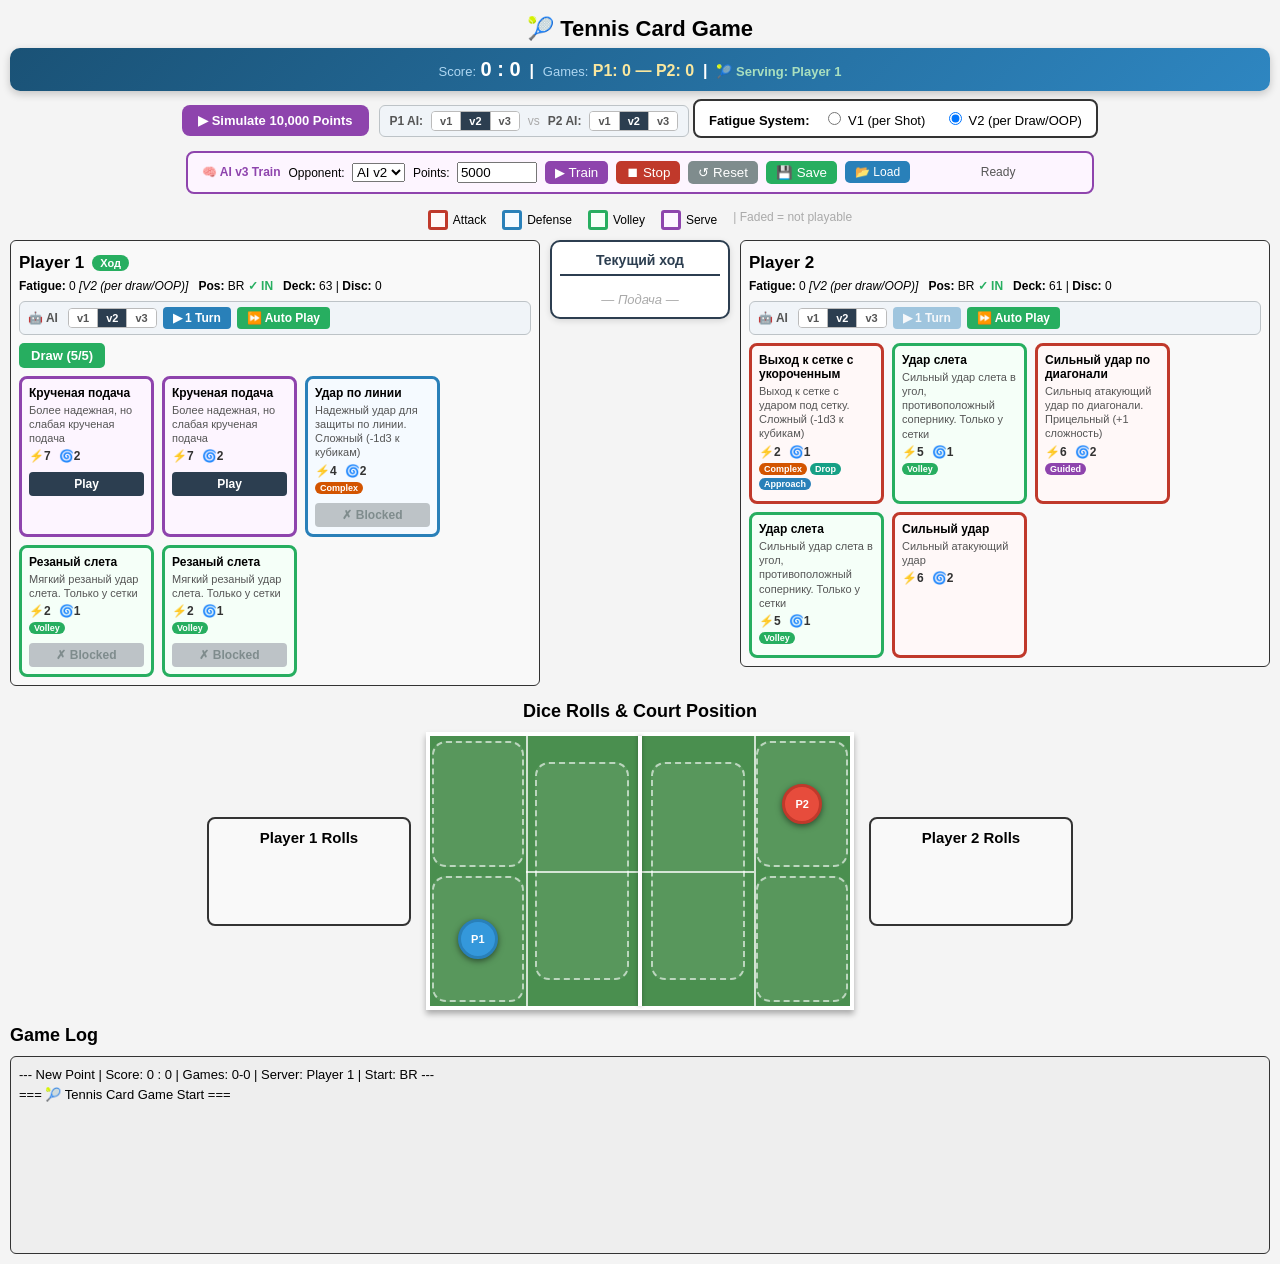
==== old_index.html @ 4991a79a "mini version" ====
<!DOCTYPE html>
<html lang="en">
<head>
  <meta charset="UTF-8">
  <meta name="viewport" content="width=device-width, initial-scale=1.0">
  <title>Tennis Card Game</title>
  <link rel="stylesheet" href="styles.css">
</head>
<body>

  <header style="text-align: center; margin-bottom: 10px;">
    <h1 style="font-size: 22px; margin: 6px 0;">🎾 Tennis Card Game</h1>

    <div id="tennis-score" style="margin-bottom: 8px;">Loading score...</div>

    <div style="display:inline-flex;align-items:center;gap:10px;flex-wrap:wrap;justify-content:center;margin-bottom:8px;">
      <button id="sim-btn"
        onclick="runSimulation()"
        style="background:#8e44ad;color:white;font-weight:bold;font-size:13px;padding:8px 16px;border:none;border-radius:8px;cursor:pointer;">
        ▶ Simulate 10,000 Points
      </button>
      <div id="sim-version-controls"></div>
    </div>
    <div id="fatigue-toggle" style="background: #fff; padding: 8px 14px; border: 2px solid #333; border-radius: 8px; display: inline-block;">
      <label style="font-weight: bold; margin-right: 10px; font-size: 13px;">Fatigue System:</label>
      <label style="margin-right: 15px; font-size: 13px;">
        <input type="radio" name="fatigue-system" value="1" onchange="switchFatigueSystem(1)">
        V1 (per Shot)
      </label>
      <label style="font-size: 13px;">
        <input type="radio" name="fatigue-system" value="2" checked onchange="switchFatigueSystem(2)">
        V2 (per Draw/OOP)
      </label>
    </div>
  </header>

  <!-- Card legend -->
  <div style="text-align:center; margin-bottom:10px; font-size:12px; display:flex; gap:16px; justify-content:center; flex-wrap:wrap;">
    <span style="display:inline-flex;align-items:center;gap:5px;"><span style="width:14px;height:14px;border:3px solid #c0392b;background:#fff8f8;border-radius:3px;display:inline-block;"></span>Attack</span>
    <span style="display:inline-flex;align-items:center;gap:5px;"><span style="width:14px;height:14px;border:3px solid #2980b9;background:#f5faff;border-radius:3px;display:inline-block;"></span>Defense</span>
    <span style="display:inline-flex;align-items:center;gap:5px;"><span style="width:14px;height:14px;border:3px solid #27ae60;background:#f5fff8;border-radius:3px;display:inline-block;"></span>Volley</span>
    <span style="display:inline-flex;align-items:center;gap:5px;"><span style="width:14px;height:14px;border:3px solid #8e44ad;background:#fdf5ff;border-radius:3px;display:inline-block;"></span>Serve</span>
    <span style="color:#aaa;">| Faded = not playable</span>
  </div>

  <main>
    <div id="players-container">
      <div id="player1" class="player-panel">
        <h2>Player 1</h2>
      </div>

      <!-- Current shot info panel -->
      <div id="current-turn" class="current-turn-panel">
        <div class="ct-title">Текущий ход</div>
        <div class="ct-empty">— Подача —</div>
      </div>

      <div id="player2" class="player-panel">
        <h2>Player 2</h2>
      </div>
    </div>

    <section id="dice-and-court-section">
      <h2>Dice Rolls &amp; Court Position</h2>
      <div id="dice-and-court-container">
        <div class="player-dice" id="player1-dice">
          <h3>Player 1 Rolls</h3>
          <div class="dice-display"></div>
        </div>

        <div id="court">
          <div class="court-half p1-side">
            <!-- Court lines: service line + center service line -->
            <div class="court-line service-line"></div>
            <div class="court-line center-line"></div>
            <div class="zone back-left"  data-id="p1-BL"></div>
            <div class="zone back-right" data-id="p1-BR"></div>
            <div class="zone net"        data-id="p1-Net"></div>
          </div>

          <div class="net-divider"></div>

          <div class="court-half p2-side">
            <!-- Court lines: service line + center service line -->
            <div class="court-line service-line"></div>
            <div class="court-line center-line"></div>
            <div class="zone net"        data-id="p2-Net"></div>
            <div class="zone back-right" data-id="p2-BR"></div>
            <div class="zone back-left"  data-id="p2-BL"></div>
          </div>
        </div>

        <div class="player-dice" id="player2-dice">
          <h3>Player 2 Rolls</h3>
          <div class="dice-display"></div>
        </div>
      </div>
    </section>

    <section id="log-section">
      <h2>Game Log</h2>
      <div id="log" class="log-panel"></div>
    </section>
  </main>

  <script src="config.js"></script>
  <script src="decks.js"></script>
  <script src="deck-utils.js"></script>
  <script src="positioning.js"></script>
  <script src="visuals.js"></script>
  <script src="dice-visuals.js"></script>
  <script src="shot-resolution.js"></script>
  <script src="player-init.js"></script>
  <script src="render.js"></script>
  <script src="ai-v1.js"></script>
  <script src="ai-v2.js"></script>
  <script src="ai-v3.js"></script>
  <script src="ai.js"></script>
  <script src="ai-simulate-v1.js"></script>
  <script src="ai-simulate-v2.js"></script>
  <script src="ai-simulate-v3.js"></script>
  <script src="ai-simulate.js"></script>
  <script src="ai-v3-train.js"></script>
  <script src="game.js"></script>
  <script>renderSimControls(); renderV3TrainUI();</script>
</body>
</html>
---- styles.css ----
/* ===== Base Layout ===== */
body {
  font-family: Arial, sans-serif;
  background: #f4f4f4;
  padding: 10px;
  margin: 0;
  font-size: 14px;
}

/* ===== Tennis Score Bar ===== */
#tennis-score {
  text-align: center;
  background: linear-gradient(135deg, #1a5276, #2e86c1);
  color: white;
  padding: 10px 20px;
  border-radius: 10px;
  margin-bottom: 12px;
  font-size: 16px;
  font-weight: bold;
  box-shadow: 0 3px 8px rgba(0,0,0,0.2);
}
#tennis-score .score-label  { color: #aed6f1; font-size: 13px; font-weight: normal; }
#tennis-score .score-points { font-size: 20px; }
#tennis-score .score-games  { color: #f9e79f; }
#tennis-score .score-server { color: #a9dfbf; font-size: 13px; }

/* ===== Player Panels ===== */
#players-container {
  display: flex;
  justify-content: space-between;
  align-items: flex-start;
  gap: 10px;
  margin-bottom: 15px;
}

.player-panel {
  flex: 1;
  border: 1px solid #333;
  padding: 8px;
  background: #f9f9f9;
  border-radius: 6px;
  min-width: 0;
}

/* ===== Current Turn Panel ===== */
.current-turn-panel {
  flex: 0 0 160px;
  border: 2px solid #2c3e50;
  border-radius: 10px;
  background: #fff;
  padding: 10px 8px;
  text-align: center;
  box-shadow: 0 2px 6px rgba(0,0,0,0.12);
  font-size: 13px;
}

.ct-title {
  font-weight: bold;
  font-size: 14px;
  color: #2c3e50;
  border-bottom: 2px solid #2c3e50;
  padding-bottom: 6px;
  margin-bottom: 8px;
}

.ct-empty {
  color: #aaa;
  font-style: italic;
  margin-top: 16px;
}

.ct-arrow-row {
  display: flex;
  align-items: center;
  justify-content: center;
  gap: 4px;
  margin-bottom: 8px;
  font-weight: bold;
}
.ct-p    { font-size: 11px; color: #555; }
.ct-p1   { color: #2980b9; }
.ct-p2   { color: #e74c3c; }
.ct-arrow { font-size: 18px; color: #2c3e50; letter-spacing: -2px; }

.ct-card-name {
  font-weight: bold;
  font-size: 13px;
  color: #111;
  margin-bottom: 4px;
  word-break: break-word;
}

.ct-card-stats {
  display: flex;
  justify-content: center;
  gap: 10px;
  font-size: 13px;
  font-weight: bold;
  margin-bottom: 8px;
}

.ct-difficulty {
  background: #f0f4f8;
  border-radius: 6px;
  padding: 5px 6px;
  margin-bottom: 6px;
  font-size: 12px;
}
.ct-diff-label { display: block; color: #666; font-size: 11px; margin-bottom: 2px; }
.ct-diff-value { font-weight: bold; color: #c0392b; font-size: 14px; }
.ct-power-bonus { color: #e74c3c; }

.ct-power-die-row {
  display: flex;
  flex-direction: column;
  align-items: center;
  gap: 4px;
  margin-top: 6px;
}
.ct-power-die-label {
  font-size: 11px;
  color: #888;
}
.ct-power-die {
  width: 38px !important;
  height: 38px !important;
}

/* ===== Player Header ===== */
.player-title {
  font-size: 17px;
  margin: 4px 0 6px 0;
  display: flex;
  align-items: center;
  gap: 8px;
}
.turn-badge {
  background: #27ae60;
  color: white;
  font-size: 11px;
  font-weight: bold;
  padding: 2px 8px;
  border-radius: 10px;
}
.player-stats {
  display: flex;
  gap: 10px;
  margin: 4px 0 8px 0;
  flex-wrap: wrap;
  font-size: 12px;
}
.in-pos  { color: #27ae60; font-weight: bold; }
.out-pos { color: #e74c3c; font-weight: bold; }

/* ===== Draw Button ===== */
.draw-btn {
  padding: 5px 12px;
  font-size: 13px;
  font-weight: bold;
  background: #27ae60;
  color: white;
  border: none;
  border-radius: 5px;
  cursor: pointer;
  margin-bottom: 8px;
  display: block;
}
.draw-btn:hover { background: #1e8449; }

/* ===== Cards ===== */
.hand { display: flex; flex-wrap: wrap; gap: 8px; }

.card {
  border: 3px solid #aaa;
  padding: 7px;
  background: #fff;
  width: 135px;
  border-radius: 8px;
  font-size: 12px;
  box-sizing: border-box;
  transition: opacity 0.2s, filter 0.2s;
}
.card-name  { display: block; font-size: 12px; margin-bottom: 3px; font-weight: bold; }
.card-desc  { margin: 2px 0; color: #555; font-size: 11px; line-height: 1.3; }
.card-stats { display: flex; gap: 8px; margin: 4px 0; font-size: 12px; font-weight: bold; color: #333; }

.card-attack  { border-color: #c0392b; background: #fff8f8; }
.card-defense { border-color: #2980b9; background: #f5faff; }
.card-volley  { border-color: #27ae60; background: #f5fff8; }
.card-serve   { border-color: #8e44ad; background: #fdf5ff; }

.card-unplayable { opacity: 0.38; filter: grayscale(60%); }

/* ===== Active Discard Marks ===== */
.card-marked-red  { background: rgba(192, 57, 43, 0.22)  !important; border-color: #c0392b !important; box-shadow: 0 0 0 2px rgba(192,57,43,0.45); }
.card-marked-blue { background: rgba(41, 128, 185, 0.22) !important; border-color: #2980b9 !important; box-shadow: 0 0 0 2px rgba(41,128,185,0.45); }
.card-marked-green{ background: rgba(39, 174, 96, 0.22)  !important; border-color: #27ae60 !important; box-shadow: 0 0 0 2px rgba(39,174,96,0.45); }

.mark-checkbox-row {
  display: flex;
  align-items: center;
  gap: 5px;
  margin-top: 5px;
  padding: 3px 5px;
  border-radius: 4px;
  background: rgba(0,0,0,0.04);
  cursor: pointer;
  font-size: 11px;
  border: 1px dashed #ccc;
}
.mark-checkbox-row input { cursor: pointer; }
.mark-label-text { font-weight: bold; font-size: 11px; }
.mark-label-red   { color: #c0392b; }
.mark-label-blue  { color: #2980b9; }
.mark-label-green { color: #27ae60; }

.card-badges { display: flex; flex-wrap: wrap; gap: 3px; margin: 4px 0; }
.badge           { font-size: 9px; padding: 1px 5px; border-radius: 8px; font-weight: bold; color: white; }
.badge-guided    { background: #8e44ad; }
.badge-power     { background: #e74c3c; }
.badge-complex   { background: #d35400; }
.badge-drop      { background: #16a085; }
.badge-approach  { background: #2980b9; }
.badge-smash     { background: #c0392b; }
.badge-anti      { background: #7f8c8d; }
.badge-volley    { background: #27ae60; }
.badge-overhead  { background: #e74c3c; }

.play-btn {
  margin-top: 5px; width: 100%; padding: 5px;
  font-size: 12px; font-weight: bold;
  background: #2c3e50; color: white;
  border: none; border-radius: 4px; cursor: pointer;
}
.play-btn:hover { background: #1a252f; }
.play-btn-disabled { background: #bdc3c7 !important; color: #7f8c8d !important; cursor: not-allowed !important; }

.position-btn {
  background: #fff; color: #2c3e50;
  border: 1px solid #bbb; font-size: 10px;
  padding: 2px 7px; margin: 2px 2px 0 0;
  border-radius: 4px; cursor: pointer; font-weight: bold;
}
.position-btn:hover { background: #ecf0f1; border-color: #888; }
.discard-move { margin-top: 5px; border-top: 1px solid #eee; padding-top: 4px; font-size: 11px; }

/* ===== Log ===== */
#log-section h2 { font-size: 18px; margin: 5px 0 10px 0; }
.log-panel {
  border: 1px solid #333; padding: 8px; background: #eee;
  height: 180px; overflow-y: auto; border-radius: 6px;
  font-size: 13px; line-height: 1.5;
}

/* ===== Responsive ===== */
@media (max-width: 900px) { #players-container { flex-direction: column; } }

/* ===== Court ===== */
#court {
  display: flex;
  background-color: #4a8f4f;
  border: 4px solid #fff;
  width: 420px;
  height: 270px;
  position: relative;
  box-shadow: 0 4px 6px rgba(0,0,0,0.3);
  flex-shrink: 0;
}

.court-half { flex: 1; position: relative; }

.net-divider {
  width: 4px; background: #fff; height: 100%;
  z-index: 2; box-shadow: 0 0 4px rgba(0,0,0,0.3);
}

/* ===== Tennis Court Lines ===== */
.court-line {
  position: absolute;
  background: rgba(255,255,255,0.75);
  z-index: 1;
}

/* Service line — vertical, parallel to net, ~54% from net side */
/* P1 side: net is on the right, so service line is 54% from right = 46% from left */
.p1-side .service-line {
  top: 0; bottom: 0;
  left: 46%;
  width: 2px;
}

/* Center service line — horizontal at 50% height, from net edge to service line */
.p1-side .center-line {
  top: 50%;
  left: 46%;   /* starts at service line */
  right: 0;    /* goes to net (right edge of p1 half) */
  height: 2px;
}

/* P2 side: net is on the left, service line is 54% from left */
.p2-side .service-line {
  top: 0; bottom: 0;
  left: 54%;
  width: 2px;
}

.p2-side .center-line {
  top: 50%;
  left: 0;    /* starts at net (left edge of p2 half) */
  right: 46%; /* goes to service line */
  height: 2px;
}

/* Base zone style — rounded rectangles */
.zone {
  position: absolute;
  border: 2px dashed rgba(255,255,255,0.6);
  border-radius: 14px;
  background: rgba(255,255,255,0.08);
  transform: translate(-50%, -50%);
}

/* Back zones: each half of back court area (behind service line) */
.back-left, .back-right {
  width: 88px;
  height: 122px;
}

/* Net zone: most of the service box area, 15% smaller to avoid court edges */
.net {
  width: 90px;
  height: 214px;
}

/* P1 side (left half): back is on the left, net is on the right
   P1 faces right → their right = bottom of screen (top:75%) */
.p1-side .back-right { top: 75%; left: 23%; }
.p1-side .back-left  { top: 25%; left: 23%; }
.p1-side .net        { top: 50%; left: 73%; }

/* P2 side (right half): back is on the right, net is on the left
   P2 faces left → their right = top of screen (top:25%) */
.p2-side .back-right { top: 25%; left: 77%; }
.p2-side .back-left  { top: 75%; left: 77%; }
.p2-side .net        { top: 50%; left: 27%; }

/* ===== Player tokens ===== */
.player-token {
  width: 34px; height: 34px;
  border: 3px solid #333; border-radius: 50%;
  position: absolute;
  top: 50%; left: 50%;
  transform: translate(-50%, -50%);
  z-index: 20;
  box-shadow: 0 2px 6px rgba(0,0,0,0.5);
  font-size: 11px; font-weight: bold;
  display: flex; align-items: center; justify-content: center;
}
.token-p1 { background: #3498db; color: white; border-color: #2980b9; }
.token-p2 { background: #e74c3c; color: white; border-color: #c0392b; }

/* ===== Dice Section ===== */
#dice-and-court-section { text-align: center; margin: 15px 0; }
#dice-and-court-section h2 { font-size: 18px; margin: 5px 0 10px 0; }

#dice-and-court-container {
  display: flex; justify-content: center;
  align-items: center; gap: 15px; flex-wrap: wrap;
}

.player-dice {
  background: #f9f9f9; border: 2px solid #333;
  border-radius: 8px; padding: 10px;
  min-width: 180px; flex-shrink: 0;
}
.player-dice h3 { margin-top: 0; margin-bottom: 8px; font-size: 15px; }

.dice-display {
  display: flex; flex-direction: column;
  justify-content: center; align-items: center;
  gap: 8px; min-height: 60px;
}

/* ===== Dice ===== */
.die {
  width: 52px; height: 52px;
  background: white; border: 2px solid #333;
  border-radius: 8px;
  display: grid;
  grid-template-columns: repeat(3, 1fr);
  grid-template-rows: repeat(3, 1fr);
  padding: 4px; gap: 2px;
  box-shadow: 2px 2px 5px rgba(0,0,0,0.3);
}

/* d3 */
.die.d3 { width: 38px; height: 38px; background: #ffe6e6; border-color: #cc0000; }

/* Power die — red background, white dots */
.die.power-die { background: #c0392b; border-color: #922b21; }

.die.rolling { animation: roll 0.5s ease-in-out; }
@keyframes roll {
  0%, 100% { transform: rotate(0deg); }
  25%  { transform: rotate(90deg); }
  50%  { transform: rotate(180deg); }
  75%  { transform: rotate(270deg); }
}

.die-dot {
  width: 10px; height: 10px;
  background: #333; border-radius: 50%;
  grid-column: 2; grid-row: 2;
}
/* White dots for the power die */
.power-dot { background: #fff; }

/* Dot positions */
.die[data-value="1"] .die-dot:nth-child(1) { grid-column:2; grid-row:2; }
.die[data-value="2"] .die-dot:nth-child(1) { grid-column:1; grid-row:1; }
.die[data-value="2"] .die-dot:nth-child(2) { grid-column:3; grid-row:3; }
.die[data-value="3"] .die-dot:nth-child(1) { grid-column:1; grid-row:1; }
.die[data-value="3"] .die-dot:nth-child(2) { grid-column:2; grid-row:2; }
.die[data-value="3"] .die-dot:nth-child(3) { grid-column:3; grid-row:3; }
.die[data-value="4"] .die-dot:nth-child(1) { grid-column:1; grid-row:1; }
.die[data-value="4"] .die-dot:nth-child(2) { grid-column:3; grid-row:1; }
.die[data-value="4"] .die-dot:nth-child(3) { grid-column:1; grid-row:3; }
.die[data-value="4"] .die-dot:nth-child(4) { grid-column:3; grid-row:3; }
.die[data-value="5"] .die-dot:nth-child(1) { grid-column:1; grid-row:1; }
.die[data-value="5"] .die-dot:nth-child(2) { grid-column:3; grid-row:1; }
.die[data-value="5"] .die-dot:nth-child(3) { grid-column:2; grid-row:2; }
.die[data-value="5"] .die-dot:nth-child(4) { grid-column:1; grid-row:3; }
.die[data-value="5"] .die-dot:nth-child(5) { grid-column:3; grid-row:3; }
.die[data-value="6"] .die-dot:nth-child(1) { grid-column:1; grid-row:1; }
.die[data-value="6"] .die-dot:nth-child(2) { grid-column:3; grid-row:1; }
.die[data-value="6"] .die-dot:nth-child(3) { grid-column:1; grid-row:2; }
.die[data-value="6"] .die-dot:nth-child(4) { grid-column:3; grid-row:2; }
.die[data-value="6"] .die-dot:nth-child(5) { grid-column:1; grid-row:3; }
.die[data-value="6"] .die-dot:nth-child(6) { grid-column:3; grid-row:3; }

.power-die-label { font-size: 11px; color: #888; margin-bottom: 2px; }
.power-die-info  { color: #c0392b; font-weight: bold; font-size: 12px; margin-top: 4px; }

.dice-info { margin-top: 8px; font-size: 12px; color: #666; line-height: 1.3; }
.dice-total { font-size: 16px; font-weight: bold; margin-top: 4px; color: #333; }

/* ===== AI Controls ===== */
.ai-controls {
  display: flex;
  align-items: center;
  gap: 6px;
  margin-bottom: 8px;
  padding: 5px 8px;
  background: #f0f4f8;
  border: 1px solid #bdc3c7;
  border-radius: 6px;
}
.ai-label {
  font-size: 12px;
  font-weight: bold;
  color: #555;
  margin-right: 4px;
}
.ai-btn {
  padding: 4px 10px;
  font-size: 12px;
  font-weight: bold;
  border: none;
  border-radius: 4px;
  cursor: pointer;
}
.ai-btn:disabled { opacity: 0.4; cursor: not-allowed; }
.ai-btn-turn { background: #2980b9; color: white; }
.ai-btn-turn:hover:not(:disabled) { background: #1f6391; }
.ai-btn-auto { background: #27ae60; color: white; }
.ai-btn-auto:hover:not(:disabled) { background: #1e8449; }
.ai-btn-stop { background: #c0392b; color: white; }
.ai-btn-stop:hover:not(:disabled) { background: #992d22; }

.ai-badge {
  background: #8e44ad;
  color: white;
  font-size: 11px;
  font-weight: bold;
  padding: 2px 8px;
  border-radius: 10px;
}

/* ===== Hidden card back ===== */
.card-hidden {
  background: #2c3e50 !important;
  border-color: #1a252f !important;
  display: flex;
  align-items: center;
  justify-content: center;
  min-height: 80px;
}
.card-back-face {
  font-size: 40px;
  opacity: 0.7;
  user-select: none;
}

/* Pass Turn button (human reposition → AI proceed) */
.ai-btn-pass {
  background: #e67e22;
  color: white;
  animation: pulse-pass 1s ease-in-out infinite;
}
.ai-btn-pass:hover { background: #ca6f1e; }
@keyframes pulse-pass {
  0%, 100% { box-shadow: 0 0 0 0 rgba(230,126,34,0.5); }
  50%       { box-shadow: 0 0 0 5px rgba(230,126,34,0); }
}

/* ===== Simulation Modal ===== */
.sim-overlay {
  position: fixed; inset: 0;
  background: rgba(0,0,0,0.55);
  z-index: 1000;
  display: flex; align-items: center; justify-content: center;
}
.sim-dialog {
  background: #fff;
  border-radius: 10px;
  padding: 20px 24px;
  width: min(860px, 95vw);
  max-height: 85vh;
  display: flex; flex-direction: column;
  box-shadow: 0 8px 32px rgba(0,0,0,0.3);
}
.sim-header {
  display: flex; justify-content: space-between; align-items: center;
  margin-bottom: 6px; font-size: 15px;
}
.sim-close {
  background: none; border: none; font-size: 18px;
  cursor: pointer; color: #555; padding: 2px 6px;
}
.sim-close:hover { color: #c0392b; }
.sim-subtitle { font-size: 12px; color: #888; margin: 0 0 12px 0; }
.sim-table-wrap { overflow-y: auto; flex: 1; }
.sim-table {
  width: 100%; border-collapse: collapse; font-size: 13px;
}
.sim-table th {
  background: #2c3e50; color: white;
  padding: 8px 12px; text-align: left;
  position: sticky; top: 0; z-index: 1;
}
.sim-table td { padding: 6px 12px; border-bottom: 1px solid #eee; }
.sim-table tr:hover td { background: #f5f8fa; }

/* ===== AI Version Toggle ===== */
.ai-version-toggle {
  display: inline-flex;
  border: 1px solid #bbb;
  border-radius: 4px;
  overflow: hidden;
}
.ai-ver-btn {
  padding: 3px 8px;
  font-size: 11px;
  font-weight: bold;
  background: #fff;
  color: #555;
  border: none;
  cursor: pointer;
  border-right: 1px solid #bbb;
}
.ai-ver-btn:last-child { border-right: none; }
.ai-ver-btn:hover:not(:disabled):not(.ai-ver-active) { background: #ecf0f1; }
.ai-ver-btn.ai-ver-active { background: #2c3e50; color: #fff; cursor: default; }
.ai-ver-btn:disabled { opacity: 0.45; cursor: not-allowed; }

/* ===== Sim version selector row ===== */
.sim-ver-row {
  display: inline-flex;
  align-items: center;
  gap: 8px;
  background: #f0f4f8;
  border: 1px solid #bdc3c7;
  border-radius: 6px;
  padding: 5px 10px;
}
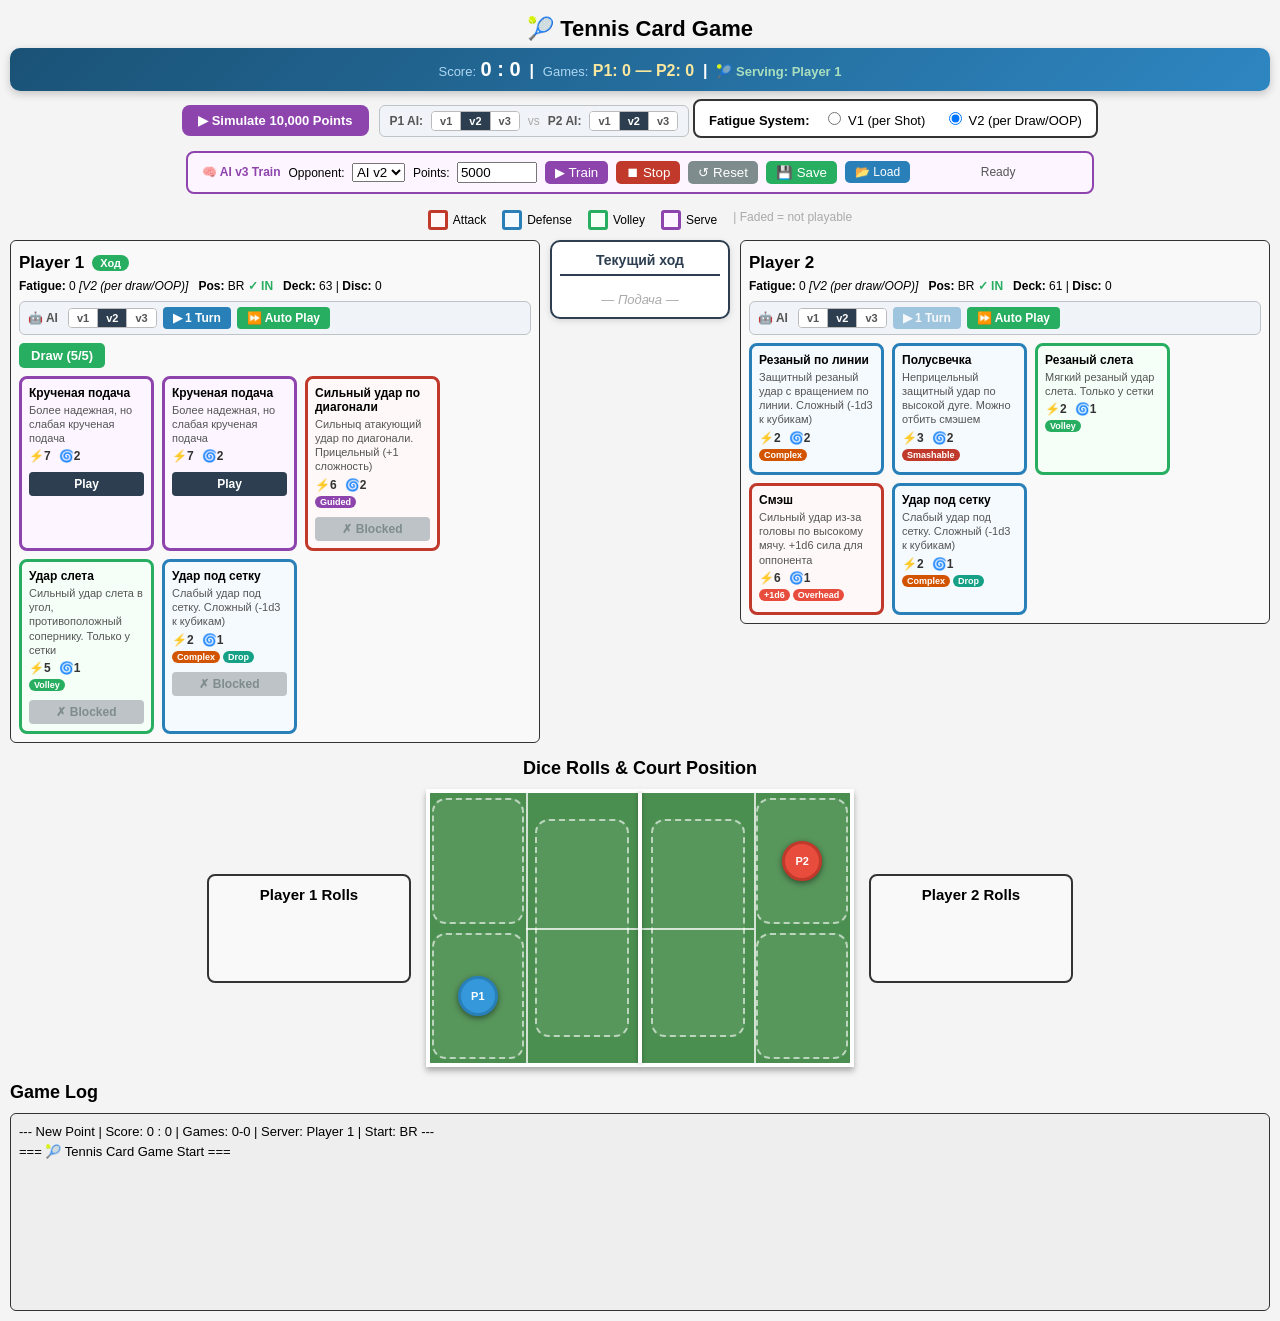
==== commit 1ec08e39: "Add debug-mode AI hand visibility and log math breakdown old_index.html is the full-featured debug/t" ====
--- a/old_index.html
+++ b/old_index.html
@@ -104,6 +104,7 @@
   </main>
 
   <script src="config.js"></script>
+  <script>AI_HAND_HIDDEN = false;</script>
   <script src="decks.js"></script>
   <script src="deck-utils.js"></script>
   <script src="positioning.js"></script>
--- a/styles.css
+++ b/styles.css
@@ -442,7 +442,7 @@
 .power-die-info  { color: #c0392b; font-weight: bold; font-size: 12px; margin-top: 4px; }
 
 .dice-info { margin-top: 8px; font-size: 12px; color: #666; line-height: 1.3; }
-.dice-total { font-size: 16px; font-weight: bold; margin-top: 4px; color: #333; }
+.dice-total { font-size: 16px; font-weight: bold; margin-top: 4px; color: #ffffff; }
 
 /* ===== AI Controls ===== */
 .ai-controls {
